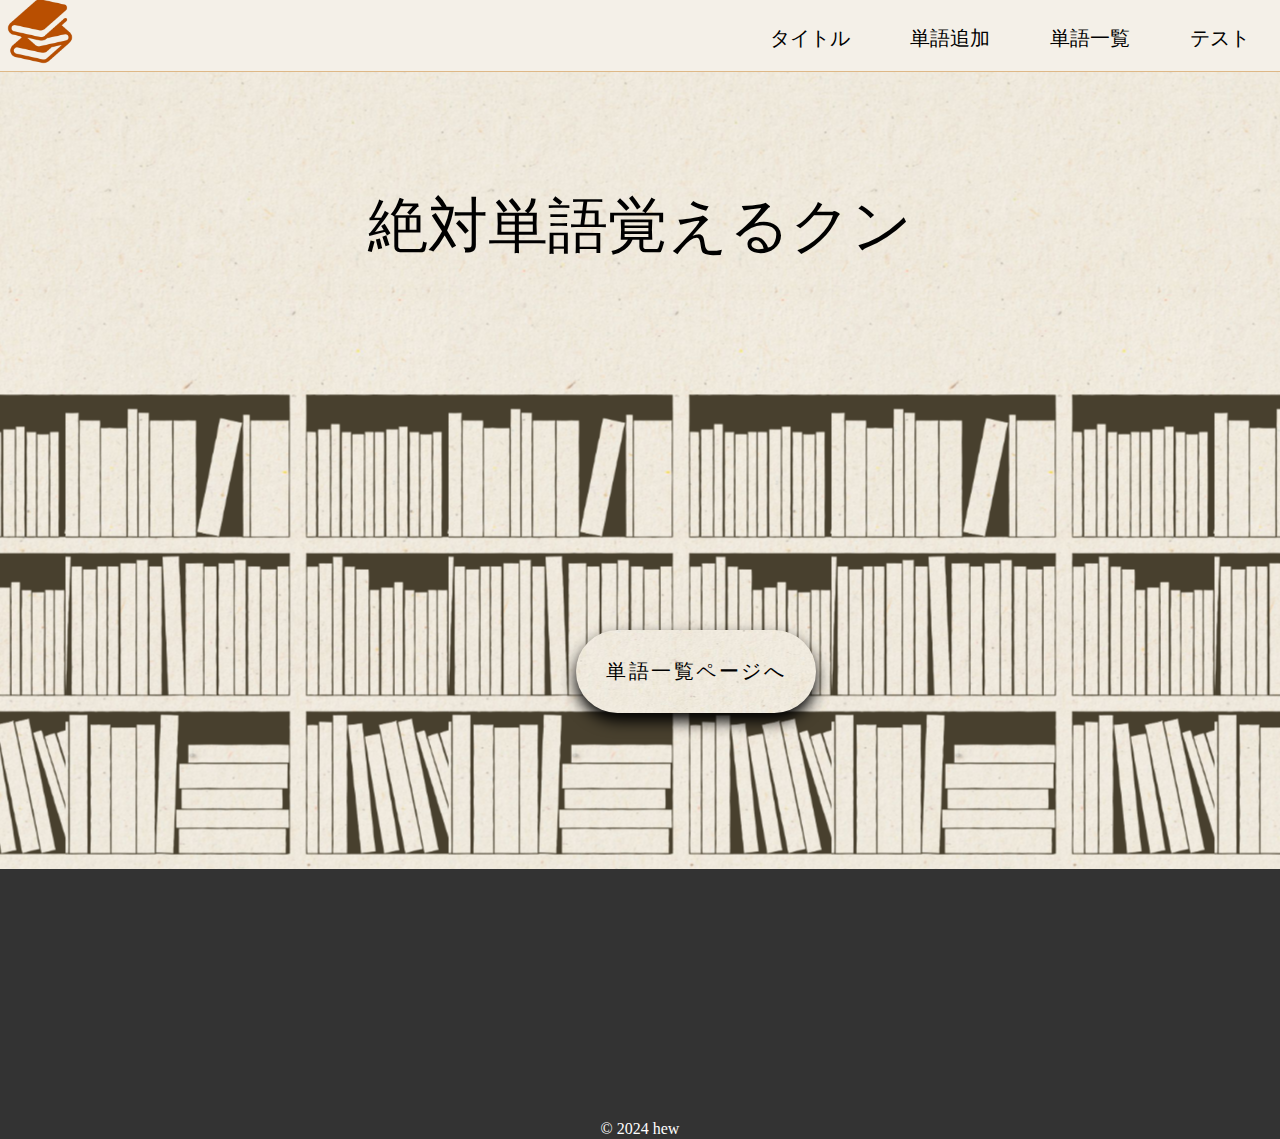
==== title.html @ 2dbcdf40 "Add files via upload" ====
<!DOCTYPE html>
<html lang="en">
<head>
    <meta charset="UTF-8">
    <meta name="viewport" content="width=device-width, initial-scale=1.0">
    <title>Document</title>
    <link rel="stylesheet" href="css/destyle.css">
    <link rel="stylesheet" href="css/header.css">
    <link rel="stylesheet" href="css/title.css">
</head>
<body>
    <header>
        <p><a href="#"><img id="logo" src="../images/logo.png" alt="単語帳のロゴ"></a></p>
        <nav>
            <ul class="menu">
                <li><a href="/title.html">タイトル</a></li>
                <li><a href="/index.html">単語追加</a></li>
                <li><a href="/cgi-bin/itiran.py">単語一覧</a></li>
                <li><a href="/test.html">テスト</a></li>
            </ul>
        </nav>
    </header>
    <main>
    <h1>絶対単語覚えるクン</h1>
    <p id="itiran"><a href="cgi-bin/itiran.py">単語一覧ページへ</a></p>
    </main>
    <footer>
        <p><small>&copy; 2024 hew</small></p>
    </footer>
</body>
</html>
---- css/destyle.css ----
/*! destyle.css v1.0.11 | MIT License | https://github.com/nicolas-cusan/destyle.css */

/* Reset box-model
   ========================================================================== */

* {
  box-sizing: border-box;
}

::before,
::after {
  box-sizing: inherit;
}

/* Document
   ========================================================================== */

/**
 * 1. Correct the line height in all browsers.
 * 2. Prevent adjustments of font size after orientation changes in iOS.
 * 3. Remove gray overlay on links for iOS.
 */

html {
  line-height: 1.15; /* 1 */
  -webkit-text-size-adjust: 100%; /* 2 */
  -webkit-tap-highlight-color: transparent; /* 3*/
}

/* Sections
   ========================================================================== */

/**
 * Remove the margin in all browsers.
 */

body {
  margin: 0;
}

/**
 * Render the `main` element consistently in IE.
 */

main {
  display: block;
}

/* Vertical rhythm
   ========================================================================== */

p,
table,
blockquote,
address,
pre,
iframe,
form,
figure,
dl {
  margin: 0;
}

/* Headings
   ========================================================================== */

h1,
h2,
h3,
h4,
h5,
h6 {
  font-size: inherit;
  line-height: inherit;
  font-weight: inherit;
  margin: 0;
}

/* Lists (enumeration)
   ========================================================================== */

ul,
ol {
  margin: 0;
  padding: 0;
  list-style: none;
}

/* Lists (definition)
   ========================================================================== */

dt {
  font-weight: bold;
}

dd {
  margin-left: 0;
}

/* Grouping content
   ========================================================================== */

/**
 * 1. Add the correct box sizing in Firefox.
 * 2. Show the overflow in Edge and IE.
 */

hr {
  box-sizing: content-box; /* 1 */
  height: 0; /* 1 */
  overflow: visible; /* 2 */
  border: 0;
  border-top: 1px solid;
  margin: 0;
  clear: both;
  color: inherit;
}

/**
 * 1. Correct the inheritance and scaling of font size in all browsers.
 * 2. Correct the odd `em` font sizing in all browsers.
 */

pre {
  font-family: monospace, monospace; /* 1 */
  font-size: inherit; /* 2 */
}

address {
  font-style: inherit;
}

/* Text-level semantics
   ========================================================================== */

/**
 * Remove the gray background on active links in IE 10.
 */

a {
  background-color: transparent;
  text-decoration: none;
  color: inherit;
}

/**
 * 1. Remove the bottom border in Chrome 57-
 * 2. Add the correct text decoration in Chrome, Edge, IE, Opera, and Safari.
 */

abbr[title] {
  border-bottom: none; /* 1 */
  text-decoration: underline; /* 2 */
  text-decoration: underline dotted; /* 2 */
}

/**
 * Add the correct font weight in Chrome, Edge, and Safari.
 */

b,
strong {
  font-weight: bolder;
}

/**
 * 1. Correct the inheritance and scaling of font size in all browsers.
 * 2. Correct the odd `em` font sizing in all browsers.
 */

code,
kbd,
samp {
  font-family: monospace, monospace; /* 1 */
  font-size: inherit; /* 2 */
}

/**
 * Add the correct font size in all browsers.
 */

small {
  font-size: 80%;
}

/**
 * Prevent `sub` and `sup` elements from affecting the line height in
 * all browsers.
 */

sub,
sup {
  font-size: 75%;
  line-height: 0;
  position: relative;
  vertical-align: baseline;
}

sub {
  bottom: -0.25em;
}

sup {
  top: -0.5em;
}

/* Embedded content
   ========================================================================== */

/**
 * Remove the border on images inside links in IE 10.
 */

img {
  border-style: none;
  vertical-align: bottom;
}

embed,
object,
iframe {
  border: 0;
  vertical-align: bottom;
}

/* Forms
   ========================================================================== */

/**
 * Reset form fields to make them styleable
 * 1. Reset radio and checkbox to preserve their look in iOS.
 */

button,
input,
optgroup,
select,
textarea {
  -webkit-appearance: none;
  appearance: none;
  vertical-align: middle;
  color: inherit;
  font: inherit;
  border: 0;
  background: transparent;
  padding: 0;
  margin: 0;
  outline: 0;
  border-radius: 0;
  text-align: inherit;
}

[type='checkbox'] {
  /* 1 */
  -webkit-appearance: checkbox;
  appearance: checkbox;
}

[type='radio'] {
  /* 1 */
  -webkit-appearance: radio;
  appearance: radio;
}

/**
 * Show the overflow in IE.
 * 1. Show the overflow in Edge.
 */

button,
input {
  /* 1 */
  overflow: visible;
}

/**
 * Remove the inheritance of text transform in Edge, Firefox, and IE.
 * 1. Remove the inheritance of text transform in Firefox.
 */

button,
select {
  /* 1 */
  text-transform: none;
}

/**
 * Correct the inability to style clickable types in iOS and Safari.
 */

button,
[type='button'],
[type='reset'],
[type='submit'] {
  cursor: pointer;
  -webkit-appearance: none;
  appearance: none;
}

button[disabled],
[type='button'][disabled],
[type='reset'][disabled],
[type='submit'][disabled] {
  cursor: default;
}

/**
 * Remove the inner border and padding in Firefox.
 */

button::-moz-focus-inner,
[type='button']::-moz-focus-inner,
[type='reset']::-moz-focus-inner,
[type='submit']::-moz-focus-inner {
  border-style: none;
  padding: 0;
}

/**
 * Restore the focus styles unset by the previous rule.
 */

button:-moz-focusring,
[type='button']:-moz-focusring,
[type='reset']:-moz-focusring,
[type='submit']:-moz-focusring {
  outline: 1px dotted ButtonText;
}

/**
 * Reset to invisible
 */

fieldset {
  margin: 0;
  padding: 0;
  border: 0;
  min-width: 0;
}

/**
 * 1. Correct the text wrapping in Edge and IE.
 * 2. Correct the color inheritance from `fieldset` elements in IE.
 * 3. Remove the padding so developers are not caught out when they zero out
 *    `fieldset` elements in all browsers.
 */

legend {
  color: inherit; /* 2 */
  display: table; /* 1 */
  max-width: 100%; /* 1 */
  padding: 0; /* 3 */
  white-space: normal; /* 1 */
}

/**
 * Add the correct vertical alignment in Chrome, Firefox, and Opera.
 */

progress {
  vertical-align: baseline;
}

/**
 * Remove the default vertical scrollbar in IE 10+.
 */

textarea {
  overflow: auto;
}

/**
 * 1. Remove the padding in IE 10.
 */

[type='checkbox'],
[type='radio'] {
  padding: 0; /* 1 */
}

/**
 * Correct the cursor style of increment and decrement buttons in Chrome.
 */

[type='number']::-webkit-inner-spin-button,
[type='number']::-webkit-outer-spin-button {
  height: auto;
}

/**
 * 1. Correct the outline style in Safari.
 */

[type='search'] {
  outline-offset: -2px; /* 1 */
}

/**
 * Remove the inner padding in Chrome and Safari on macOS.
 */

[type='search']::-webkit-search-decoration {
  -webkit-appearance: none;
}

/**
 * 1. Correct the inability to style clickable types in iOS and Safari.
 * 2. Change font properties to `inherit` in Safari.
 */

::-webkit-file-upload-button {
  -webkit-appearance: button; /* 1 */
  font: inherit; /* 2 */
}

/**
 * Clickable labels
 */

label[for] {
  cursor: pointer;
}

/* Interactive
   ========================================================================== */

/*
 * Add the correct display in Edge, IE 10+, and Firefox.
 */

details {
  display: block;
}

/*
 * Add the correct display in all browsers.
 */

summary {
  display: list-item;
}

/* Table
   ========================================================================== */

table {
  border-collapse: collapse;
  border-spacing: 0;
}

caption {
  text-align: left;
}

td,
th {
  vertical-align: top;
}

th {
  text-align: left;
  font-weight: bold;
}

/* Misc
   ========================================================================== */

/**
 * Add the correct display in IE 10+.
 */

template {
  display: none;
}

/**
 * Add the correct display in IE 10.
 */

[hidden] {
  display: none;
}
---- css/header.css ----
header {
    background-color: #F4F0E8;
    border-bottom: solid 1px burlywood;
    height: 8vh;
    width: 100%;
    display: flex;
    justify-content: space-between;
    align-items: flex-end;
}
.menu {
    height: 8vh;
    display: flex;
}
nav li>a{
    line-height: 30px;
}
#logo {
    height: 80px;
    width: 80px;
}
nav li {
    padding: 0.7em 1em;
    margin: 0.5em 0.5em 0.5em 0.5em;
    border-radius: 10px;
}

li>a:hover {
    border-bottom: solid 2px gray;
    transition: all .6s;
}
---- css/title.css ----
html{
    font-size: 20px;
}
main{
    background-image: url(../images/backimg.png);
    background-repeat: repeat;
    background-position: bottom;
    height: 88.5vh;
}
/* nav li {
    padding: 0.7em 1em;
    margin: 0.5em 0.5em 0.5em 0.5em;
    border-radius: 10px;
}

li>a:hover {
    border-bottom: solid 2px gray;
    transition: all .6s;
}

#logo {
    height: 80px;
    width: 80px;
}

header {
    background-color: #F4F0E8;
    border-bottom: solid 1px burlywood;
    height: 8vh;
    width: 100%;
    display: flex;
    justify-content: space-between;
    align-items: flex-end;
}

ul {
    height: 8vh;
    display: flex;
} */

h1{
    text-align: center;
    font-size: 3em;
    padding: 2em;
}
#itiran{
    background-image: url(../images/headerback.png);
    position: absolute;
    top: 70%;
    left: 45%;
    padding: 1.5em;
    font-size: 1em;
    text-transform: uppercase;
    letter-spacing: 2.5px;
    font-weight: 500;
    color: #000;
    background-color: #fff;
    border: none;
    border-radius: 45px;
    box-shadow: 0px 8px 15px rgba(0, 0, 0, 1);
    transition: all 0.3s ease 0s;
    cursor: pointer;
    outline: none;
    }
    
    



    #itiran:hover {
    background-color: #23c483;
    box-shadow: 0px 15px 20px rgba(46, 229, 157, 0.4);
    transform: translateY(-7px);
    }

    #itiran:active {
    transform: translateY(-1px);
    }


    footer {
        height: 30vh;
        padding: 10px;
        background-color: #333;
        position: relative;
    }

    footer>p {
        color: white;
        position: absolute;
        bottom: 0;
        left: 50%;
        transform: translateX(-50%);
    }
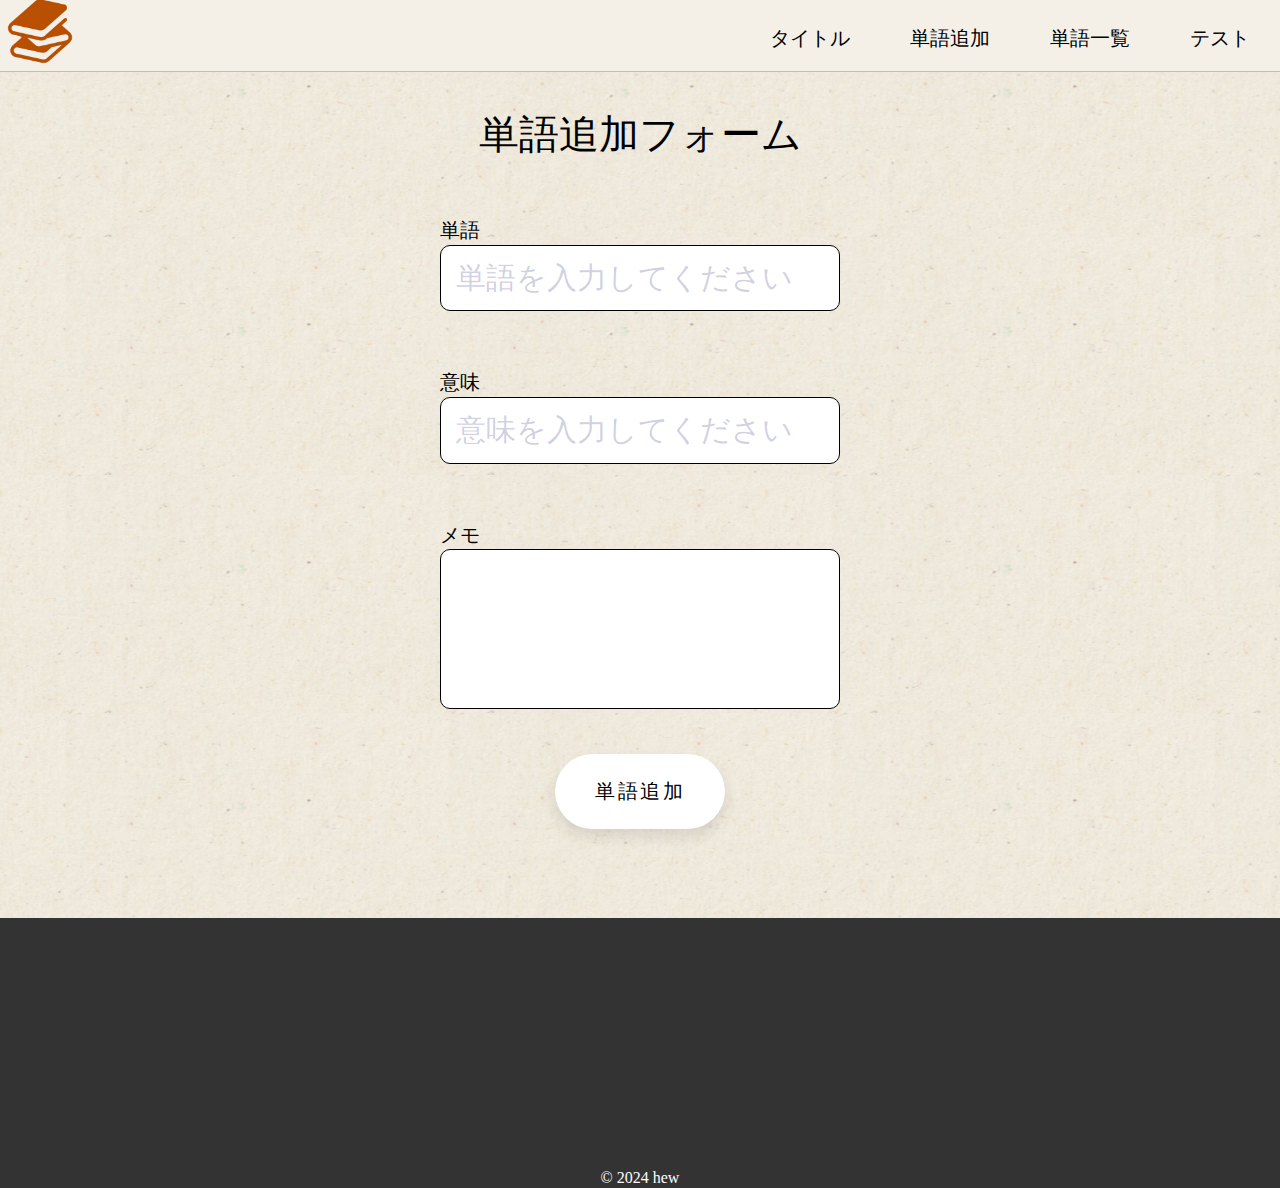
==== commit bf3c7c22: "Update and rename title2.html to title.html" ====
--- a/title.html
+++ b/title.html
@@ -1,31 +1,55 @@
 <!DOCTYPE html>
-<html lang="en">
+<html lang="ja">
+
 <head>
     <meta charset="UTF-8">
     <meta name="viewport" content="width=device-width, initial-scale=1.0">
-    <title>Document</title>
+    <title>単語追加ページ</title>
     <link rel="stylesheet" href="css/destyle.css">
+    <link rel="stylesheet" href="css/tango.css">
     <link rel="stylesheet" href="css/header.css">
-    <link rel="stylesheet" href="css/title.css">
 </head>
+
 <body>
+    <script src="/js/tango.js" defer></script>
     <header>
-        <p><a href="#"><img id="logo" src="../images/logo.png" alt="単語帳のロゴ"></a></p>
+        <a href="#"><img id="logo" src="images/logo.png" alt="単語帳のロゴ"></a>
         <nav>
-            <ul class="menu">
-                <li><a href="/title.html">タイトル</a></li>
-                <li><a href="/index.html">単語追加</a></li>
+            <ul>
+                <li><a href="title.html">タイトル</a></li>
+                <li><a href="#">単語追加</a></li>
                 <li><a href="/cgi-bin/itiran.py">単語一覧</a></li>
-                <li><a href="/test.html">テスト</a></li>
+                <li><a href="test.html">テスト</a></li>
             </ul>
         </nav>
     </header>
     <main>
-    <h1>絶対単語覚えるクン</h1>
-    <p id="itiran"><a href="cgi-bin/itiran.py">単語一覧ページへ</a></p>
+        <h1>単語追加フォーム</h1>
+        <div>
+            <form method="post" action="/cgi-bin/tango.py" id="form">
+                <div class="area">
+                <p><label for="tango">単語</label></p>
+                <input type="text" name="word" id="text" required placeholder="単語を入力してください">
+                </div>
+
+
+                <div class="area">
+                <p><label for="imi">意味</label></p>
+                <input type="text" name="mean" id="text" required placeholder="意味を入力してください">
+                </div>
+
+
+                <div class="area">
+                <p><label for="memo">メモ</label></p>
+                <textarea id="memo" name="memo" placeholder=""></textarea>
+                </div>
+                <p class="button"><input id="button" type="submit" value="単語追加" ></p>
+            </form>
+        </div>
+        <footer>
+            <p><small>&copy; 2024 hew</small></p>
+        </footer>
     </main>
-    <footer>
-        <p><small>&copy; 2024 hew</small></p>
-    </footer>
 </body>
-</html>+
+</html>
--- a/css/tango.css
+++ b/css/tango.css
@@ -0,0 +1,196 @@
+/* input {
+    border: solid 1px black;
+    border-radius: 5px;
+    width: 100%;
+} */
+
+/* textarea {
+    border: solid 1px black;
+    resize: none;
+    width: 100%;
+    height: 10em;
+} */
+
+/* nav li {
+    padding: 0.7em 1em;
+    margin: 0.5em 0.5em 0.5em 0.5em;
+    border-radius: 10px;
+}
+
+li>a:hover {
+    border-bottom: solid 2px gray;
+    transition: all .6s;
+} */
+
+h1 {
+    font-size: 2em;
+    text-align: center;
+    margin: 1em 0.5em 1em 0.5em;
+}
+
+/* #logo {
+    height: 80px;
+    width: 80px;
+} */
+
+/* header {
+    background-color: #F4F0E8;
+    border-bottom: solid 1px burlywood;
+    height: 8vh;
+    width: 100%;
+    display: flex;
+    justify-content: space-between;
+    align-items: flex-end;
+} */
+
+
+ul {
+    height: 8vh;
+    display: flex;
+}
+
+#button {
+    padding: 1.3em 2em;
+    font-size: 1em;
+    text-transform: uppercase;
+    letter-spacing: 2.5px;
+    font-weight: 500;
+    background-color: #fff;
+    border: none;
+    border-radius: 45px;
+    box-shadow: 0px 8px 15px rgba(0, 0, 0, 0.1);
+    transition: all 0.3s ease 0s;
+    cursor: pointer;
+    outline: none;
+  }
+.button{
+    display: flex;
+    flex-flow: row nowrap;
+    justify-content: center;
+    align-items: center;
+}
+#button:hover {
+    background-color: #23c483;
+    box-shadow: 0px 15px 20px rgba(46, 229, 157, 0.4);
+    color: #fff;
+    transform: translateY(-7px);
+  }
+  
+#button:active {
+    transform: translateY(-1px);
+  }
+
+main>div {
+    width: 100%;
+    height: 80vh;
+    display: flex;
+    flex-flow: column wrap;
+    justify-content: center;
+    align-items: center;
+    padding-bottom: 5%;
+
+}
+.area{
+    flex: 0 1 100%;
+    width: 100%;
+}
+
+footer {
+    height: 30vh;
+    padding: 10px;
+    background-color: #333;
+    position: relative;
+}
+
+footer>p {
+    color: white;
+    position: absolute;
+    bottom: 0;
+    left: 50%;
+    transform: translateX(-50%);
+}
+
+form>p {
+    margin: 5px;
+}
+
+#memo {
+    border-radius: 5px;
+}
+
+body {
+    background-image: url(../images/headerback.png);
+    background-repeat: repeat;
+    background-position: center;
+    font-size: 20px;
+}
+
+#text{
+    background-color: white;
+    border-radius: 10px;
+    border-top: solid 1px;
+    border-bottom: solid 1px;
+    border-right: solid 0.5px;
+    border-left: solid 0.5px;
+    flex: 0 1 100%;
+    margin: 0.1em 0% 2em 0%;
+    padding: 0.5em;
+    font-size: 30px;
+    width: 100%;
+}
+
+#memo{
+    color: black;
+    background-color: white;
+    border-radius: 10px;
+    border-top: solid 1px;
+    border-bottom: solid 1px;
+    border-right: solid 0.5px;
+    border-left: solid 0.5px;
+    margin: 0.1em 0% 2em 0%;
+    padding: 0.5em;
+    font-size: 20px;
+    resize: none;
+    width: 100%;
+    height: 8em;
+}
+
+#form{
+    display: flex;
+    flex-flow: column nowrap;
+    justify-content: center;
+    align-items: center;
+}
+
+::placeholder {
+    color: rgba(10,10,100,0.2);
+  }
+
+@media screen and (min-width:480px) {
+
+    /*　画面サイズが480pxからはここを読み込む　*/
+
+}
+
+/* 1024px以上の幅の場合に適応される */
+@media screen and (max-width: 1024px) {
+    /* 1024pxまでの幅の場合に適応される */
+
+
+}
+
+@media screen and (max-width: 768px) {
+    /* 768pxまでの幅の場合に適応される */
+
+
+
+
+    .word {
+        margin-bottom: 10%;
+        display: block;
+    }
+
+    ul a {
+        font-size: 16px;
+    }
+}